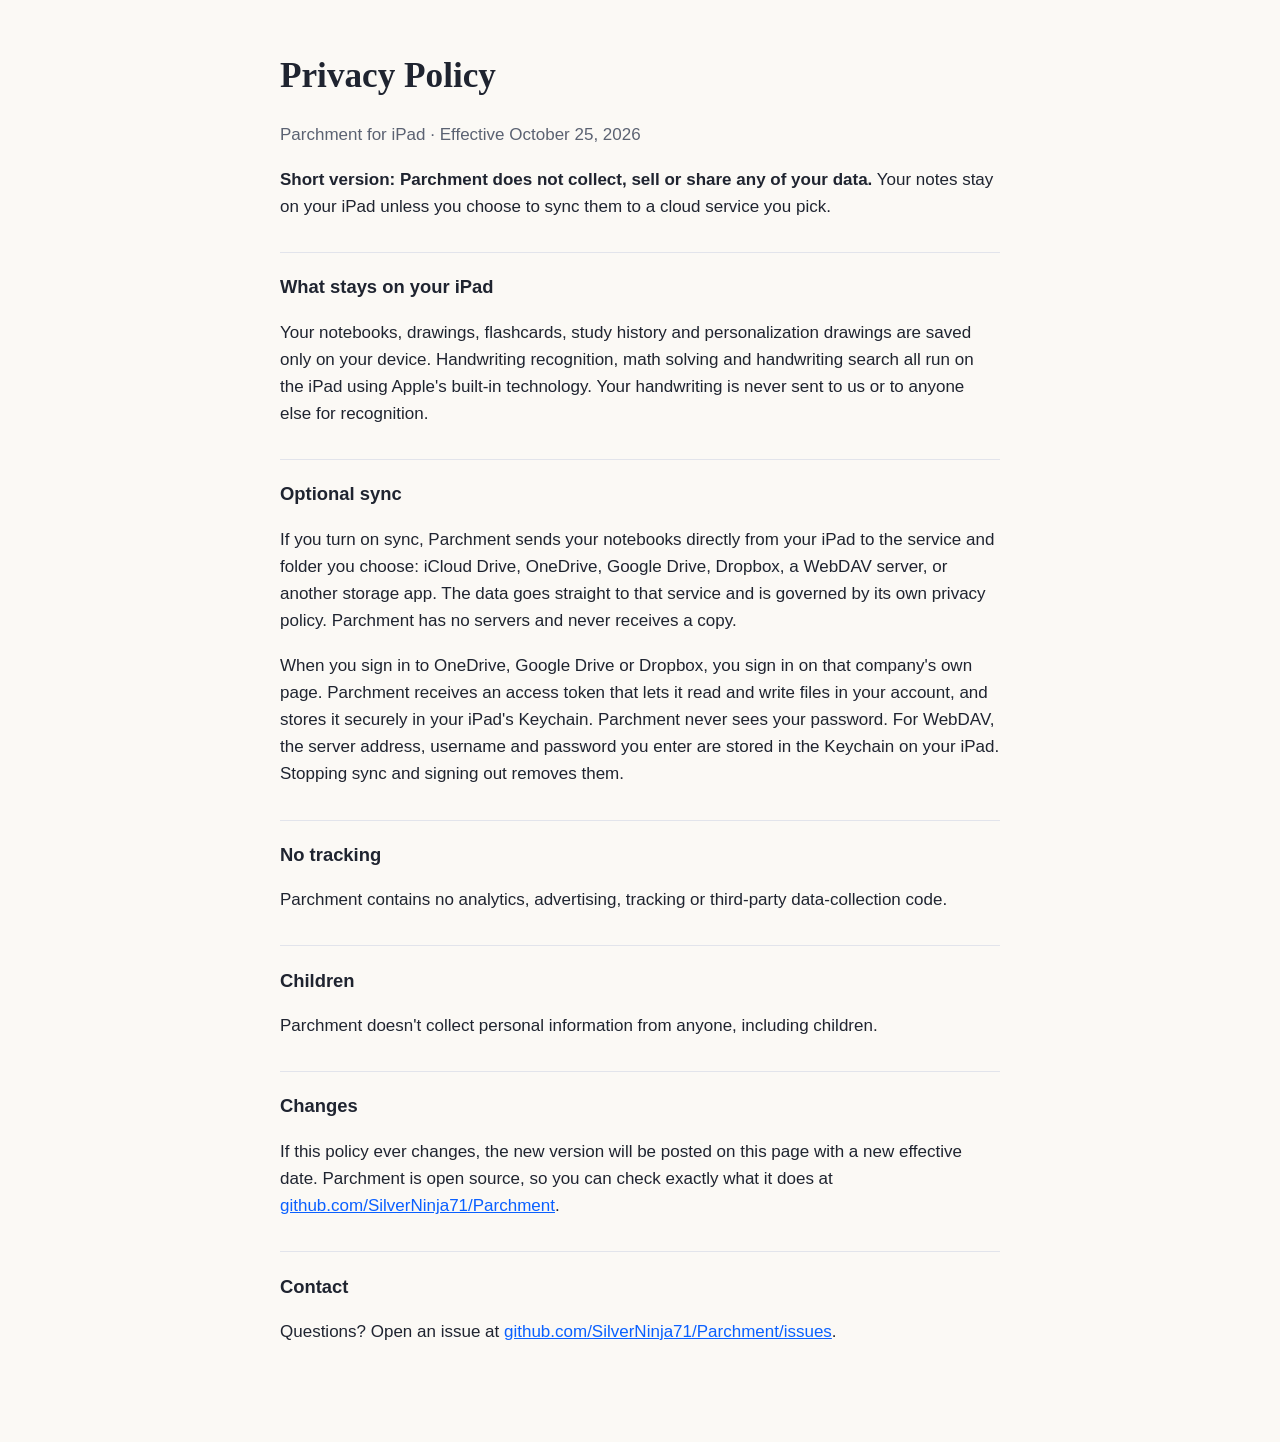
==== docs/privacy.html @ 0b9ef9e5 "Add math, shapes, typing, live text, handwriting search and multi-place sync - Solve tool: circle ha" ====
<!doctype html>
<html lang="en">
<head>
<meta charset="utf-8">
<meta name="viewport" content="width=device-width, initial-scale=1">
<title>Parchment Privacy Policy</title>
<style>
  :root { --ink: #1f2430; --muted: #5b6272; --accent: #0a60ff; --paper: #fbf9f5; --line: #e2e4eb; }
  @media (prefers-color-scheme: dark) { :root { --ink: #eceef3; --muted: #a3a9b6; --paper: #1c1d21; --line: rgba(255,255,255,.1); } }
  body { margin: 0; background: var(--paper); color: var(--ink); font: 17px/1.6 -apple-system, BlinkMacSystemFont, "Segoe UI", sans-serif; }
  main { max-width: 720px; margin: 0 auto; padding: 48px 16px 80px; }
  h1 { font-family: "New York", Georgia, serif; font-size: 2.2rem; margin: 0 0 4px; }
  h2 { font-size: 1.15rem; margin-top: 2rem; border-top: 1px solid var(--line); padding-top: 1.2rem; }
  .muted { color: var(--muted); }
  a { color: var(--accent); }
</style>
</head>
<body>
<main>
  <h1>Privacy Policy</h1>
  <p class="muted">Parchment for iPad · Effective October 25, 2026</p>

  <p><strong>Short version: Parchment does not collect, sell or share any of your data.</strong> Your notes stay on your iPad unless you choose to sync them to a cloud service you pick.</p>

  <h2>What stays on your iPad</h2>
  <p>Your notebooks, drawings, flashcards, study history and personalization drawings are saved only on your device. Handwriting recognition, math solving and handwriting search all run on the iPad using Apple's built-in technology. Your handwriting is never sent to us or to anyone else for recognition.</p>

  <h2>Optional sync</h2>
  <p>If you turn on sync, Parchment sends your notebooks directly from your iPad to the service and folder you choose: iCloud Drive, OneDrive, Google Drive, Dropbox, a WebDAV server, or another storage app. The data goes straight to that service and is governed by its own privacy policy. Parchment has no servers and never receives a copy.</p>
  <p>When you sign in to OneDrive, Google Drive or Dropbox, you sign in on that company's own page. Parchment receives an access token that lets it read and write files in your account, and stores it securely in your iPad's Keychain. Parchment never sees your password. For WebDAV, the server address, username and password you enter are stored in the Keychain on your iPad. Stopping sync and signing out removes them.</p>

  <h2>No tracking</h2>
  <p>Parchment contains no analytics, advertising, tracking or third-party data-collection code.</p>

  <h2>Children</h2>
  <p>Parchment doesn't collect personal information from anyone, including children.</p>

  <h2>Changes</h2>
  <p>If this policy ever changes, the new version will be posted on this page with a new effective date. Parchment is open source, so you can check exactly what it does at <a href="https://github.com/SilverNinja71/Parchment">github.com/SilverNinja71/Parchment</a>.</p>

  <h2>Contact</h2>
  <p>Questions? Open an issue at <a href="https://github.com/SilverNinja71/Parchment/issues">github.com/SilverNinja71/Parchment/issues</a>.</p>
</main>
</body>
</html>
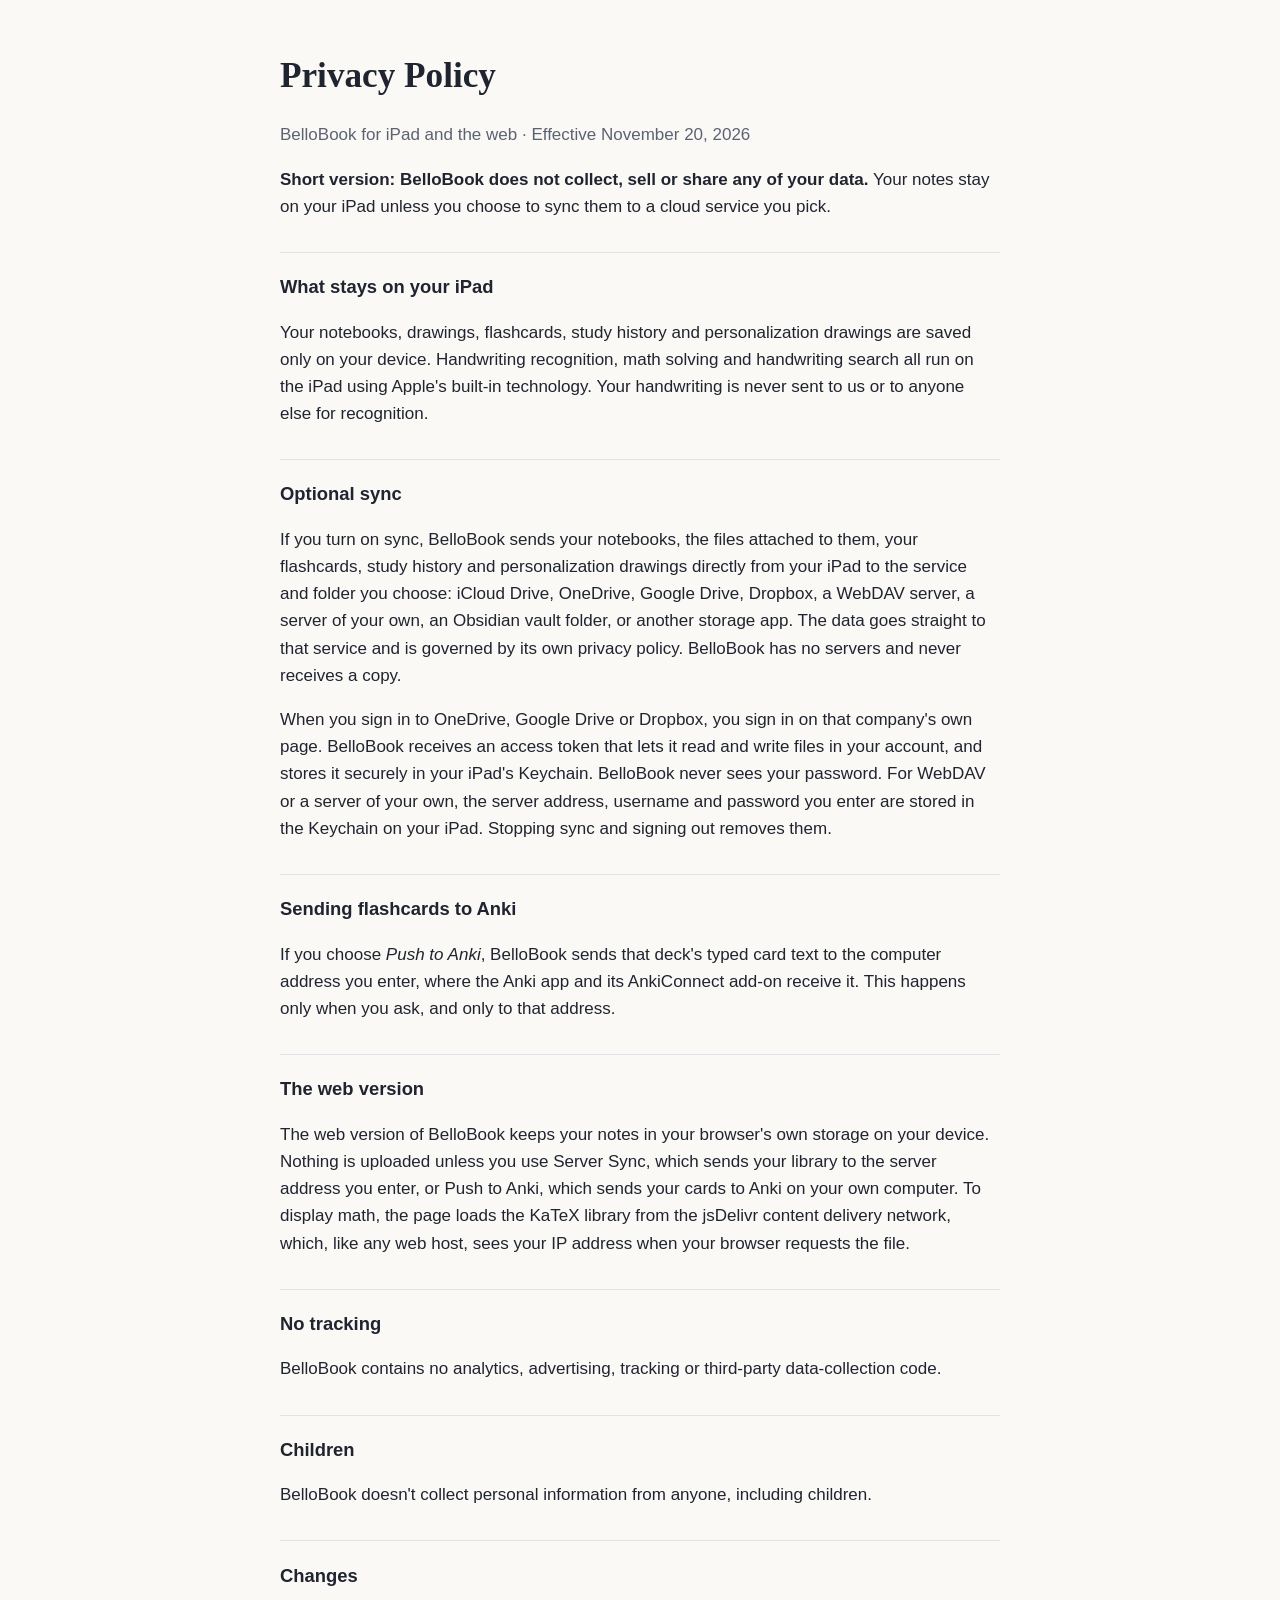
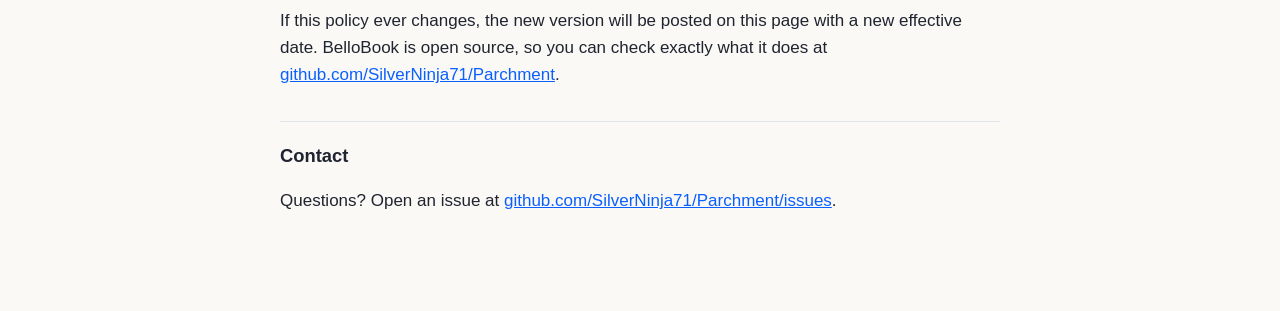
==== commit e286e45d: "Finish the rename to BelloBook and document the new features Rename - every user-facing mention of P" ====
--- a/docs/privacy.html
+++ b/docs/privacy.html
@@ -3,7 +3,7 @@
 <head>
 <meta charset="utf-8">
 <meta name="viewport" content="width=device-width, initial-scale=1">
-<title>Parchment Privacy Policy</title>
+<title>BelloBook Privacy Policy</title>
 <style>
   :root { --ink: #1f2430; --muted: #5b6272; --accent: #0a60ff; --paper: #fbf9f5; --line: #e2e4eb; }
   @media (prefers-color-scheme: dark) { :root { --ink: #eceef3; --muted: #a3a9b6; --paper: #1c1d21; --line: rgba(255,255,255,.1); } }
@@ -18,25 +18,31 @@
 <body>
 <main>
   <h1>Privacy Policy</h1>
-  <p class="muted">Parchment for iPad · Effective October 25, 2026</p>
+  <p class="muted">BelloBook for iPad and the web · Effective November 20, 2026</p>
 
-  <p><strong>Short version: Parchment does not collect, sell or share any of your data.</strong> Your notes stay on your iPad unless you choose to sync them to a cloud service you pick.</p>
+  <p><strong>Short version: BelloBook does not collect, sell or share any of your data.</strong> Your notes stay on your iPad unless you choose to sync them to a cloud service you pick.</p>
 
   <h2>What stays on your iPad</h2>
   <p>Your notebooks, drawings, flashcards, study history and personalization drawings are saved only on your device. Handwriting recognition, math solving and handwriting search all run on the iPad using Apple's built-in technology. Your handwriting is never sent to us or to anyone else for recognition.</p>
 
   <h2>Optional sync</h2>
-  <p>If you turn on sync, Parchment sends your notebooks directly from your iPad to the service and folder you choose: iCloud Drive, OneDrive, Google Drive, Dropbox, a WebDAV server, or another storage app. The data goes straight to that service and is governed by its own privacy policy. Parchment has no servers and never receives a copy.</p>
-  <p>When you sign in to OneDrive, Google Drive or Dropbox, you sign in on that company's own page. Parchment receives an access token that lets it read and write files in your account, and stores it securely in your iPad's Keychain. Parchment never sees your password. For WebDAV, the server address, username and password you enter are stored in the Keychain on your iPad. Stopping sync and signing out removes them.</p>
+  <p>If you turn on sync, BelloBook sends your notebooks, the files attached to them, your flashcards, study history and personalization drawings directly from your iPad to the service and folder you choose: iCloud Drive, OneDrive, Google Drive, Dropbox, a WebDAV server, a server of your own, an Obsidian vault folder, or another storage app. The data goes straight to that service and is governed by its own privacy policy. BelloBook has no servers and never receives a copy.</p>
+  <p>When you sign in to OneDrive, Google Drive or Dropbox, you sign in on that company's own page. BelloBook receives an access token that lets it read and write files in your account, and stores it securely in your iPad's Keychain. BelloBook never sees your password. For WebDAV or a server of your own, the server address, username and password you enter are stored in the Keychain on your iPad. Stopping sync and signing out removes them.</p>
+
+  <h2>Sending flashcards to Anki</h2>
+  <p>If you choose <em>Push to Anki</em>, BelloBook sends that deck's typed card text to the computer address you enter, where the Anki app and its AnkiConnect add-on receive it. This happens only when you ask, and only to that address.</p>
+
+  <h2>The web version</h2>
+  <p>The web version of BelloBook keeps your notes in your browser's own storage on your device. Nothing is uploaded unless you use Server Sync, which sends your library to the server address you enter, or Push to Anki, which sends your cards to Anki on your own computer. To display math, the page loads the KaTeX library from the jsDelivr content delivery network, which, like any web host, sees your IP address when your browser requests the file.</p>
 
   <h2>No tracking</h2>
-  <p>Parchment contains no analytics, advertising, tracking or third-party data-collection code.</p>
+  <p>BelloBook contains no analytics, advertising, tracking or third-party data-collection code.</p>
 
   <h2>Children</h2>
-  <p>Parchment doesn't collect personal information from anyone, including children.</p>
+  <p>BelloBook doesn't collect personal information from anyone, including children.</p>
 
   <h2>Changes</h2>
-  <p>If this policy ever changes, the new version will be posted on this page with a new effective date. Parchment is open source, so you can check exactly what it does at <a href="https://github.com/SilverNinja71/Parchment">github.com/SilverNinja71/Parchment</a>.</p>
+  <p>If this policy ever changes, the new version will be posted on this page with a new effective date. BelloBook is open source, so you can check exactly what it does at <a href="https://github.com/SilverNinja71/Parchment">github.com/SilverNinja71/Parchment</a>.</p>
 
   <h2>Contact</h2>
   <p>Questions? Open an issue at <a href="https://github.com/SilverNinja71/Parchment/issues">github.com/SilverNinja71/Parchment/issues</a>.</p>
